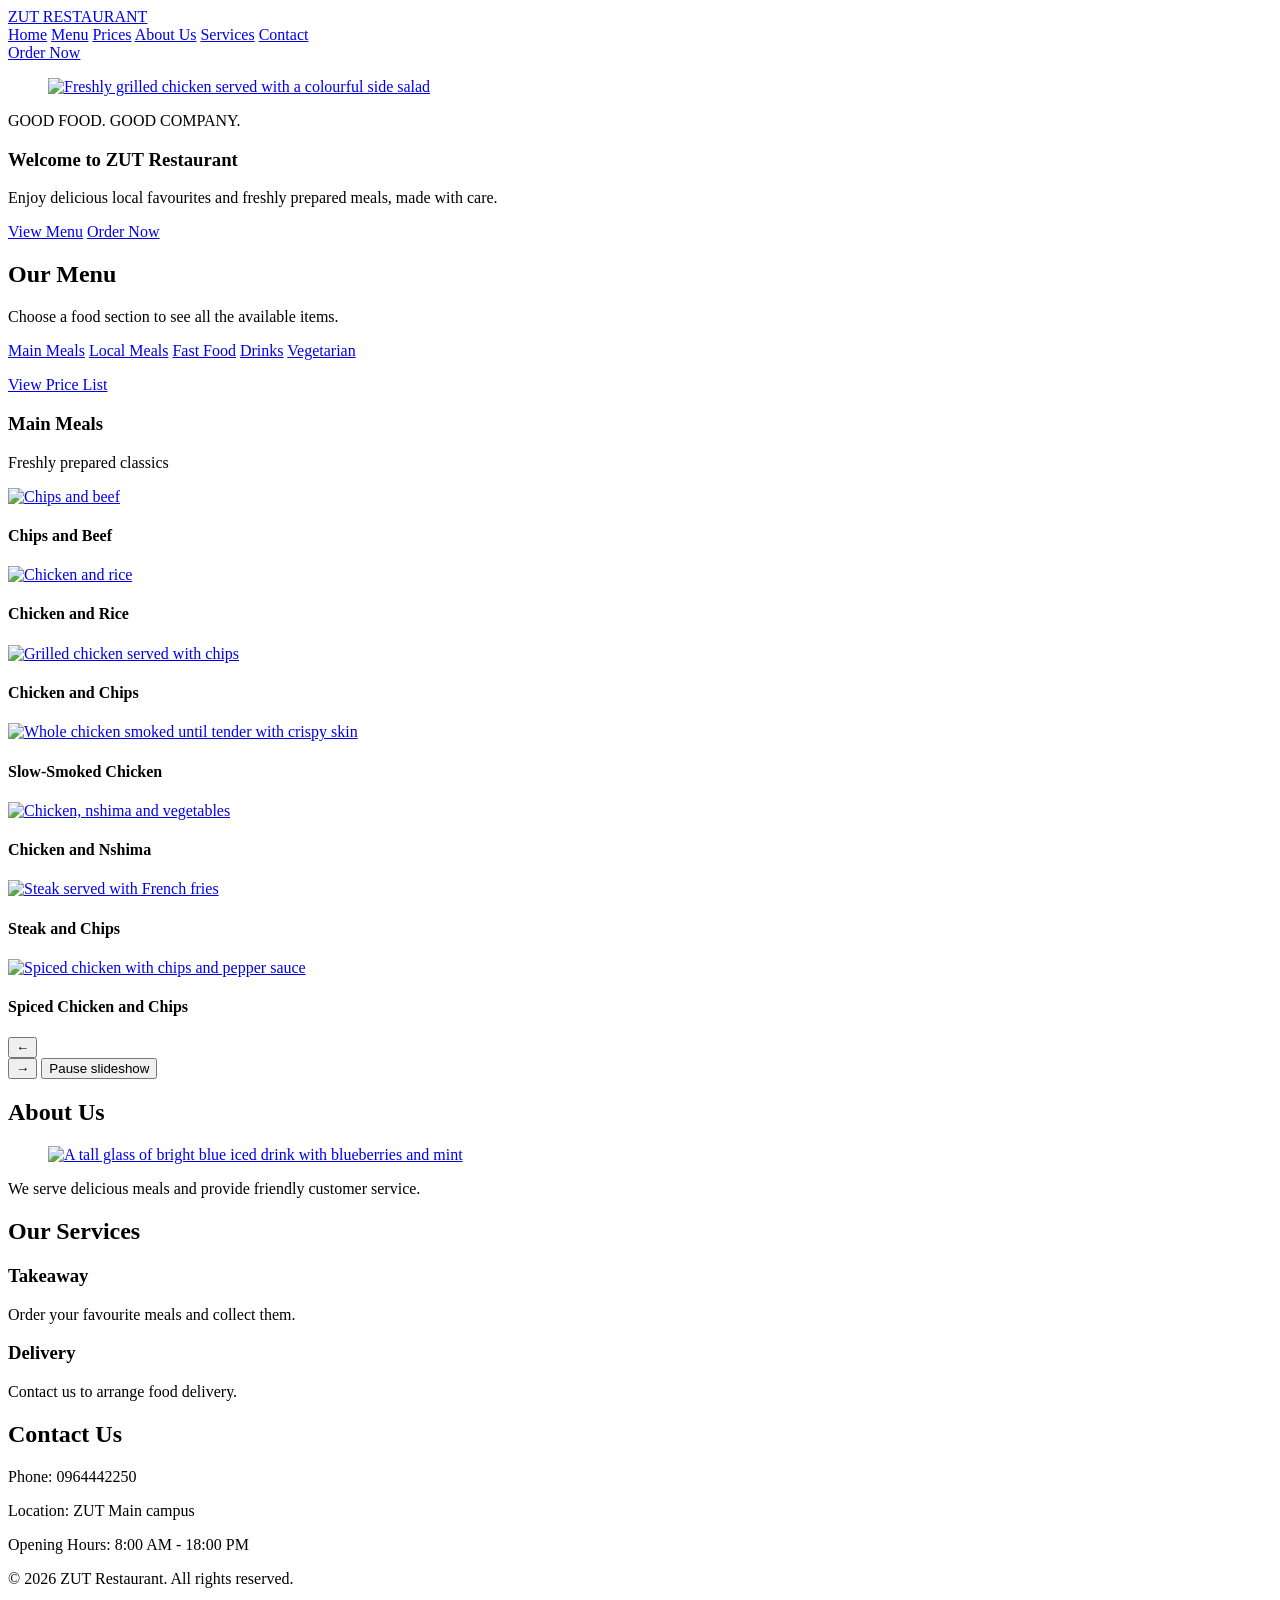
==== index.html @ 8fe5c42f "Add files via upload" ====
<!DOCTYPE html>
<html lang="en">
<head>
    <meta charset="UTF-8">
    <meta name="viewport" content="width=device-width, initial-scale=1.0">
    <meta name="theme-color" content="#111827">
    <title>ZUT Restaurant | Fresh, Local Food</title>
    <link rel="icon" href="favicon.ico">
    <link rel="stylesheet" href="HUB/style.css">
</head>

<body>

    <!-- HEADER -->
    <header>
        <a href="#home" class="logo">ZUT <span>RESTAURANT</span></a>

        <nav class="main-navigation">
            <a href="#home">Home</a>
            <a href="#menu">Menu</a>
            <a href="HUB/prices.html">Prices</a>
            <a href="#about">About Us</a>
            <a href="#services">Services</a>
            <a href="#contact">Contact</a>
        </nav>

        <nav class="header-order">
            <a href="#menu">Order Now</a>
        </nav>
    </header>


    <main>

        <!-- WELCOME SECTION -->
        <section id="home" class="hero">

            <figure class="hero-image">
                <a href="HUB/images/main%20meal/Slow-Smoked%20Whole%20Chicken%20with%20Crispy%20Skin%20and%20Tender%20Meat.jpg">
                    <img src="HUB/images/main%20meal/Slow-Smoked%20Whole%20Chicken%20with%20Crispy%20Skin%20and%20Tender%20Meat.jpg"
                         alt="Freshly grilled chicken served with a colourful side salad">
                </a>
            </figure>

            <section class="hero-content">
                <p class="eyebrow">GOOD FOOD. GOOD COMPANY.</p>
                <h1>Welcome to ZUT Restaurant</h1>
                <p>Enjoy delicious local favourites and freshly prepared meals, made with care.</p>

                <nav class="hero-buttons" aria-label="Restaurant actions">
                    <a href="#menu" class="button">View Menu</a>
                    <a href="#menu" class="button">Order Now</a>
                </nav>
            </section>

        </section>


        <!-- MENU SECTION -->
        <section id="menu" class="menu-section">
            <h2>Our Menu</h2>

            <p class="menu-intro">Choose a food section to see all the available items.</p>
            <nav class="food-section-nav" aria-label="Choose a food section">
                <a href="#food-list" data-slide-index="0">Main Meals</a>
                <a href="#food-list" data-slide-index="1">Local Meals</a>
                <a href="#food-list" data-slide-index="2">Fast Food</a>
                <a href="#food-list" data-slide-index="3">Drinks</a>
                <a href="#food-list" data-slide-index="4">Vegetarian</a>
            </nav>
            <p class="price-page-link"><a class="button" href="HUB/prices.html">View Price List</a></p>
            <div class="menu-slideshow" role="region" aria-roledescription="carousel" aria-label="Restaurant menu">
                <div class="menu-slides" id="food-list" tabindex="-1">

                <!-- MAIN MEALS -->
                <section class="menu-slide" aria-label="Main meals">
                    <div class="slide-heading">
                    <h3>Main Meals</h3>
                    <p>Freshly prepared classics</p>
                    </div>

                    <article class="menu-item">
                        <a href="HUB/images/main%20meal/download%20(3).jpg">
                            <img src="HUB/images/main%20meal/download%20(3).jpg"
                                 alt="Chips and beef">
                        </a>
                        <h4>Chips and Beef</h4>
                    </article>

                    <article class="menu-item">
                        <a href="HUB/images/main%20meal/chicken%20and%20rice%20baked%20in%20oven.jpg">
                            <img src="HUB/images/main%20meal/chicken%20and%20rice%20baked%20in%20oven.jpg"
                                 alt="Chicken and rice">
                        </a>
                        <h4>Chicken and Rice</h4>
                    </article>

                    <article class="menu-item">
                        <a href="HUB/images/main%20meal/Portuguese%20Frango%20no%20Churrasco%20%28Grilled%20Chicken%29%E2%80%A6.jpg">
                            <img src="HUB/images/main%20meal/Portuguese%20Frango%20no%20Churrasco%20%28Grilled%20Chicken%29%E2%80%A6.jpg"
                                 alt="Grilled chicken served with chips">
                        </a>
                        <h4>Chicken and Chips</h4>
                    </article>

                    <article class="menu-item">
                        <a href="HUB/images/main%20meal/Slow-Smoked%20Whole%20Chicken%20with%20Crispy%20Skin%20and%20Tender%20Meat.jpg">
                            <img src="HUB/images/main%20meal/Slow-Smoked%20Whole%20Chicken%20with%20Crispy%20Skin%20and%20Tender%20Meat.jpg"
                                 alt="Whole chicken smoked until tender with crispy skin">
                        </a>
                        <h4>Slow-Smoked Chicken</h4>
                    </article>

                    <article class="menu-item">
                        <a href="HUB/images/main%20meal/Look%20at%20what%20I%20had%20my%20sadza%20with%E2%80%94an%20elite%20plate%20if%E2%80%A6.jpg">
                            <img src="HUB/images/main%20meal/Look%20at%20what%20I%20had%20my%20sadza%20with%E2%80%94an%20elite%20plate%20if%E2%80%A6.jpg"
                                 alt="Chicken, nshima and vegetables">
                        </a>
                        <h4>Chicken and Nshima</h4>
                    </article>

                    <article class="menu-item">
                        <a href="HUB/images/main%20meal/%F0%9F%8D%B4%20What%E2%80%99s%20for%20Dinner%20Tonight_%20%F0%9F%8D%B4__Tonight%E2%80%99s%E2%80%A6.jpg">
                            <img src="HUB/images/main%20meal/%F0%9F%8D%B4%20What%E2%80%99s%20for%20Dinner%20Tonight_%20%F0%9F%8D%B4__Tonight%E2%80%99s%E2%80%A6.jpg"
                                 alt="Steak served with French fries">
                        </a>
                        <h4>Steak and Chips</h4>
                    </article>

                    <article class="menu-item">
                        <a href="HUB/images/main%20meal/Nigerian%20Pepper%20Sauce-%20Ata%20Dindin%20-%20Sisi%20Jemimah.jpg">
                            <img src="HUB/images/main%20meal/Nigerian%20Pepper%20Sauce-%20Ata%20Dindin%20-%20Sisi%20Jemimah.jpg"
                                 alt="Spiced chicken with chips and pepper sauce">
                        </a>
                        <h4>Spiced Chicken and Chips</h4>
                    </article>

                </section>


                <!-- LOCAL MEALS -->
                <section class="menu-slide" aria-label="Local meals" hidden>
                    <div class="slide-heading">
                    <h3>Local Meals</h3>
                    <p>A taste of home</p>
                    </div>

                    <article class="menu-item">
                        <a href="HUB/images/local%20food/Chikanda%20%20%20%20%20_%20%20%20%20TOP%2010%20Traditional%20Zambian%20Foods%20you%20MUST%20try%20%20%20%20_%20%20%20Zambia.jpg">
                            <img src="HUB/images/local%20food/Chikanda%20%20%20%20%20_%20%20%20%20TOP%2010%20Traditional%20Zambian%20Foods%20you%20MUST%20try%20%20%20%20_%20%20%20Zambia.jpg"
                                 alt="Chikanda">
                        </a>
                        <h4>Chikanda</h4>
                    </article>

                    <article class="menu-item">
                        <a href="HUB/images/local%20food/Food_African%20food.jpg">
                            <img src="HUB/images/local%20food/Food_African%20food.jpg"
                                 alt="Ifisashi">
                        </a>
                        <h4>Ifisashi</h4>
                    </article>

                    <article class="menu-item">
                        <a href="HUB/images/local%20food/Look%20at%20what%20I%20had%20my%20sadza%20with%E2%80%94an%20elite%20plate%20if%E2%80%A6.jpg">
                            <img src="HUB/images/local%20food/Look%20at%20what%20I%20had%20my%20sadza%20with%E2%80%94an%20elite%20plate%20if%E2%80%A6.jpg"
                                 alt="Chicken and nshima">
                        </a>
                        <h4>Chicken and Nshima</h4>
                    </article>

                </section>


                <!-- FAST FOOD -->
                <section class="menu-slide" aria-label="Fast food" hidden>
                    <div class="slide-heading">
                    <h3>Fast Food</h3>
                    <p>Quick bites and favourites</p>
                    </div>

                    <article class="menu-item">
                        <a href="HUB/images/other%20categories/fast%20food/Sambusas.jpg">
                            <img src="HUB/images/other%20categories/fast%20food/Sambusas.jpg"
                                 alt="Golden sambusas">
                        </a>
                        <h4>Sambusas</h4>
                    </article>

                    <article class="menu-item">
                        <a href="HUB/images/other%20categories/fast%20food/Sausage%20Roll%20Recipe%20(Picnic%20Idea).jpg">
                            <img src="HUB/images/other%20categories/fast%20food/Sausage%20Roll%20Recipe%20(Picnic%20Idea).jpg"
                                 alt="Freshly baked sausage rolls">
                        </a>
                        <h4>Sausage Rolls</h4>
                    </article>

                    <article class="menu-item">
                        <a href="HUB/images/other%20categories/fast%20food/590393832434689260.jpg">
                            <img src="HUB/images/other%20categories/fast%20food/590393832434689260.jpg"
                                 alt="Crispy French fries">
                        </a>
                        <h4>French Fries</h4>
                    </article>

                    <article class="menu-item">
                        <a href="HUB/images/other%20categories/fast%20food/955889089676317716.jpg">
                            <img src="HUB/images/other%20categories/fast%20food/955889089676317716.jpg"
                                 alt="Assorted iced doughnuts">
                        </a>
                        <h4>Doughnuts</h4>
                    </article>

                    <article class="menu-item">
                        <a href="HUB/images/other%20categories/fast%20food/1138214505841096259.jpg">
                            <img src="HUB/images/other%20categories/fast%20food/1138214505841096259.jpg"
                                 alt="Toasted sandwich with cheese and vegetables">
                        </a>
                        <h4>Toasted Sandwich</h4>
                    </article>

                </section>

                <!-- DRINKS -->
                <section class="menu-slide" aria-label="Drinks" hidden>
                    <div class="slide-heading">
                    <h3>Drinks</h3>
                    <p>Refreshing drinks and cold treats</p>
                    </div>

                    <article class="menu-item">
                        <a href="HUB/images/other%20categories/drinks/Coca%20Cola%20%F0%9F%A5%83.jpg">
                            <img src="HUB/images/other%20categories/drinks/Coca%20Cola%20%F0%9F%A5%83.jpg"
                                 alt="Coca-Cola">
                        </a>
                        <h4>Coca-Cola</h4>
                    </article>

                    <article class="menu-item">
                        <a href="HUB/images/other%20categories/drinks/740068151305702632.jpg">
                            <img src="HUB/images/other%20categories/drinks/740068151305702632.jpg"
                                 alt="Assorted fruit mocktails">
                        </a>
                        <h4>Fruit Mocktails</h4>
                    </article>

                    <article class="menu-item">
                        <a href="HUB/images/other%20categories/drinks/1084663891532659304.jpg">
                            <img src="HUB/images/other%20categories/drinks/1084663891532659304.jpg"
                                 alt="Iced lemonade with fresh lemon">
                        </a>
                        <h4>Iced Lemonade</h4>
                    </article>

                    <article class="menu-item">
                        <a href="HUB/images/other%20categories/drinks/955607614698612137.jpg">
                            <img src="HUB/images/other%20categories/drinks/955607614698612137.jpg"
                                 alt="Chilled Coca-Cola in a glass bottle">
                        </a>
                        <h4>Bottled Coca-Cola</h4>
                    </article>

                    <article class="menu-item">
                        <a href="HUB/images/other%20categories/drinks/Easy%20Oreo%20Milkshake%20%28Only%203%20Ingredients%21%29.jpg">
                            <img src="HUB/images/other%20categories/drinks/Easy%20Oreo%20Milkshake%20%28Only%203%20Ingredients%21%29.jpg"
                                 alt="Creamy Oreo milkshake">
                        </a>
                        <h4>Oreo Milkshake</h4>
                    </article>

                </section>

                <!-- VEGETARIAN -->
                <section class="menu-slide" aria-label="Vegetarian meals" hidden>
                    <div class="slide-heading">
                    <h3>Vegetarian Meals</h3>
                    <p>Fresh salads and meat-free meals</p>
                    </div>

                    <article class="menu-item">
                        <a href="HUB/images/other%20categories/vagetarian%20meal/Best%20Simple%20Side%20Salad.jpg">
                            <img src="HUB/images/other%20categories/vagetarian%20meal/Best%20Simple%20Side%20Salad.jpg"
                                 alt="Fresh side salad">
                        </a>
                        <h4>Fresh Side Salad</h4>
                    </article>

                    <article class="menu-item">
                        <a href="HUB/images/other%20categories/vagetarian%20meal/31%20Hearty%20Vegan%20Dinner%20Recipes%20for%20Veganuary%202024.jpg">
                            <img src="HUB/images/other%20categories/vagetarian%20meal/31%20Hearty%20Vegan%20Dinner%20Recipes%20for%20Veganuary%202024.jpg"
                                 alt="Hearty vegan dinner bowl with vegetables and grains">
                        </a>
                        <h4>Hearty Vegan Bowl</h4>
                    </article>

                    <article class="menu-item">
                        <a href="HUB/images/other%20categories/vagetarian%20meal/Coleslaw%20Recipe%20%7BOnly%204%20Ingredients%21%7D.jpg">
                            <img src="HUB/images/other%20categories/vagetarian%20meal/Coleslaw%20Recipe%20%7BOnly%204%20Ingredients%21%7D.jpg"
                                 alt="Creamy cabbage and carrot coleslaw">
                        </a>
                        <h4>Coleslaw</h4>
                    </article>

                    <article class="menu-item">
                        <a href="HUB/images/other%20categories/vagetarian%20meal/Easy%20Vegan%20Dinner%20Recipes%20for%20Beginners.jpg">
                            <img src="HUB/images/other%20categories/vagetarian%20meal/Easy%20Vegan%20Dinner%20Recipes%20for%20Beginners.jpg"
                                 alt="Baked sweet potatoes filled with a vegan vegetable mixture">
                        </a>
                        <h4>Stuffed Sweet Potato</h4>
                    </article>

                    <article class="menu-item">
                        <a href="HUB/images/other%20categories/vagetarian%20meal/Recipes%20By%20Emily.jpg">
                            <img src="HUB/images/other%20categories/vagetarian%20meal/Recipes%20By%20Emily.jpg"
                                 alt="Steamed broccoli, cauliflower and carrots">
                        </a>
                        <h4>Steamed Vegetables</h4>
                    </article>

                </section>

                </div>
                <nav class="carousel-controls" aria-label="Menu slideshow controls">
                    <button class="carousel-arrow" type="button" data-direction="-1" aria-label="Previous menu category">&#8592;</button>
                    <div class="carousel-dots" role="group" aria-label="Choose menu category"></div>
                    <button class="carousel-arrow" type="button" data-direction="1" aria-label="Next menu category">&#8594;</button>
                    <button class="carousel-toggle" type="button" aria-pressed="false">Pause slideshow</button>
                </nav>
                <p class="visually-hidden" aria-live="polite" aria-atomic="true" id="slide-status"></p>
            </div>
        </section>


        <!-- ABOUT US AND SERVICES -->
        <section class="information">

            <section id="about" class="about-us">
                <h2>About Us</h2>

                <figure>
                    <a href="HUB/images/other%20categories/drinks/M%C3%A1y%20l%C3%A0m%20%C4%91%C3%A1%20vi%C3%AAn%20vu%C3%B4ng.jpg">
                        <img src="HUB/images/other%20categories/drinks/M%C3%A1y%20l%C3%A0m%20%C4%91%C3%A1%20vi%C3%AAn%20vu%C3%B4ng.jpg"
                             alt="A tall glass of bright blue iced drink with blueberries and mint">
                    </a>
                </figure>

                <p>
                    We serve delicious meals and provide
                    friendly customer service.
                </p>
            </section>


            <section id="services" class="services">
                <h2>Our Services</h2>

                <article class="service-item">
                    <h3>Takeaway</h3>
                    <p>Order your favourite meals and collect them.</p>
                </article>

                <article class="service-item">
                    <h3>Delivery</h3>
                    <p>Contact us to arrange food delivery.</p>
                </article>
            </section>

        </section>

    </main>


    <!-- FOOTER -->
    <footer id="contact">
        <h2>Contact Us</h2>
        <p>Phone: 0964442250</p>
        <p>Location: ZUT Main campus</p>
        <p>Opening Hours: 8:00 AM - 18:00 PM</p>

        <p>&copy; 2026 ZUT Restaurant. All rights reserved.</p>
    </footer>

<script src="HUB/script.js"></script>
</body>
</html>
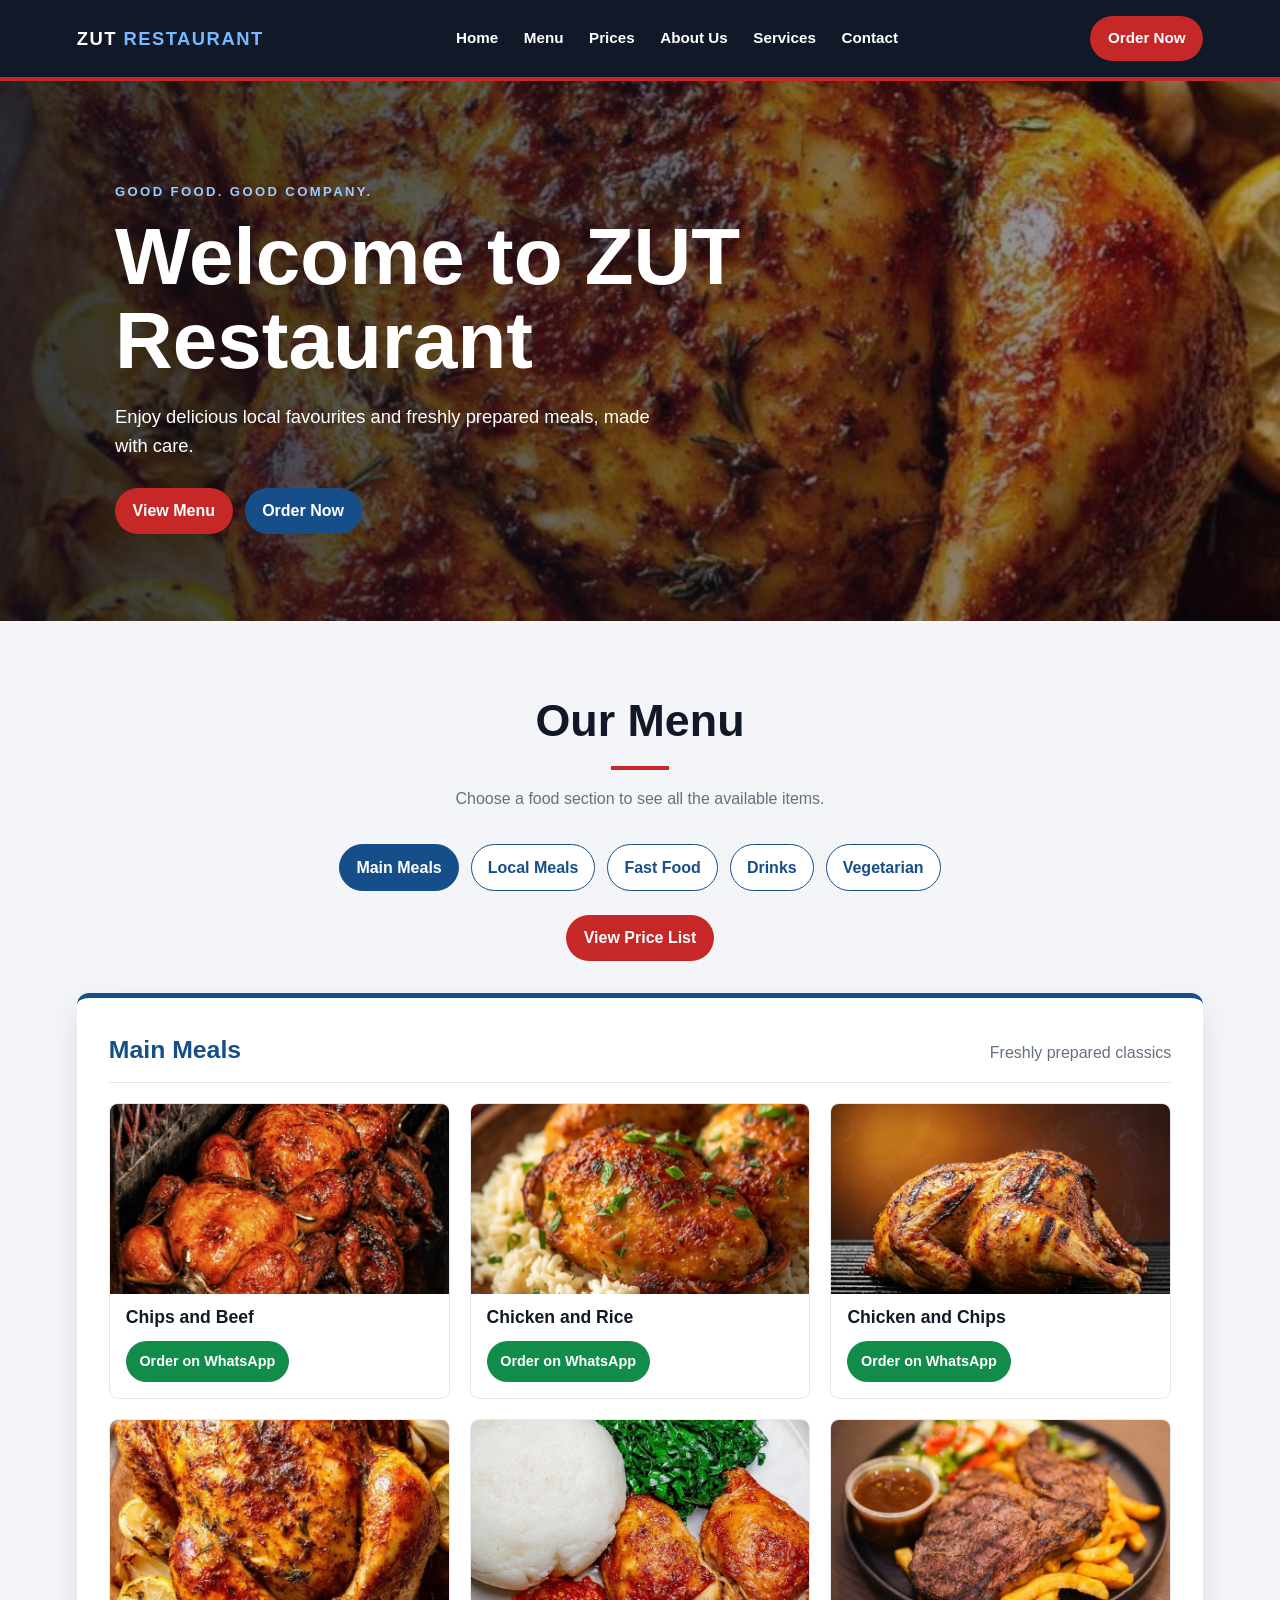
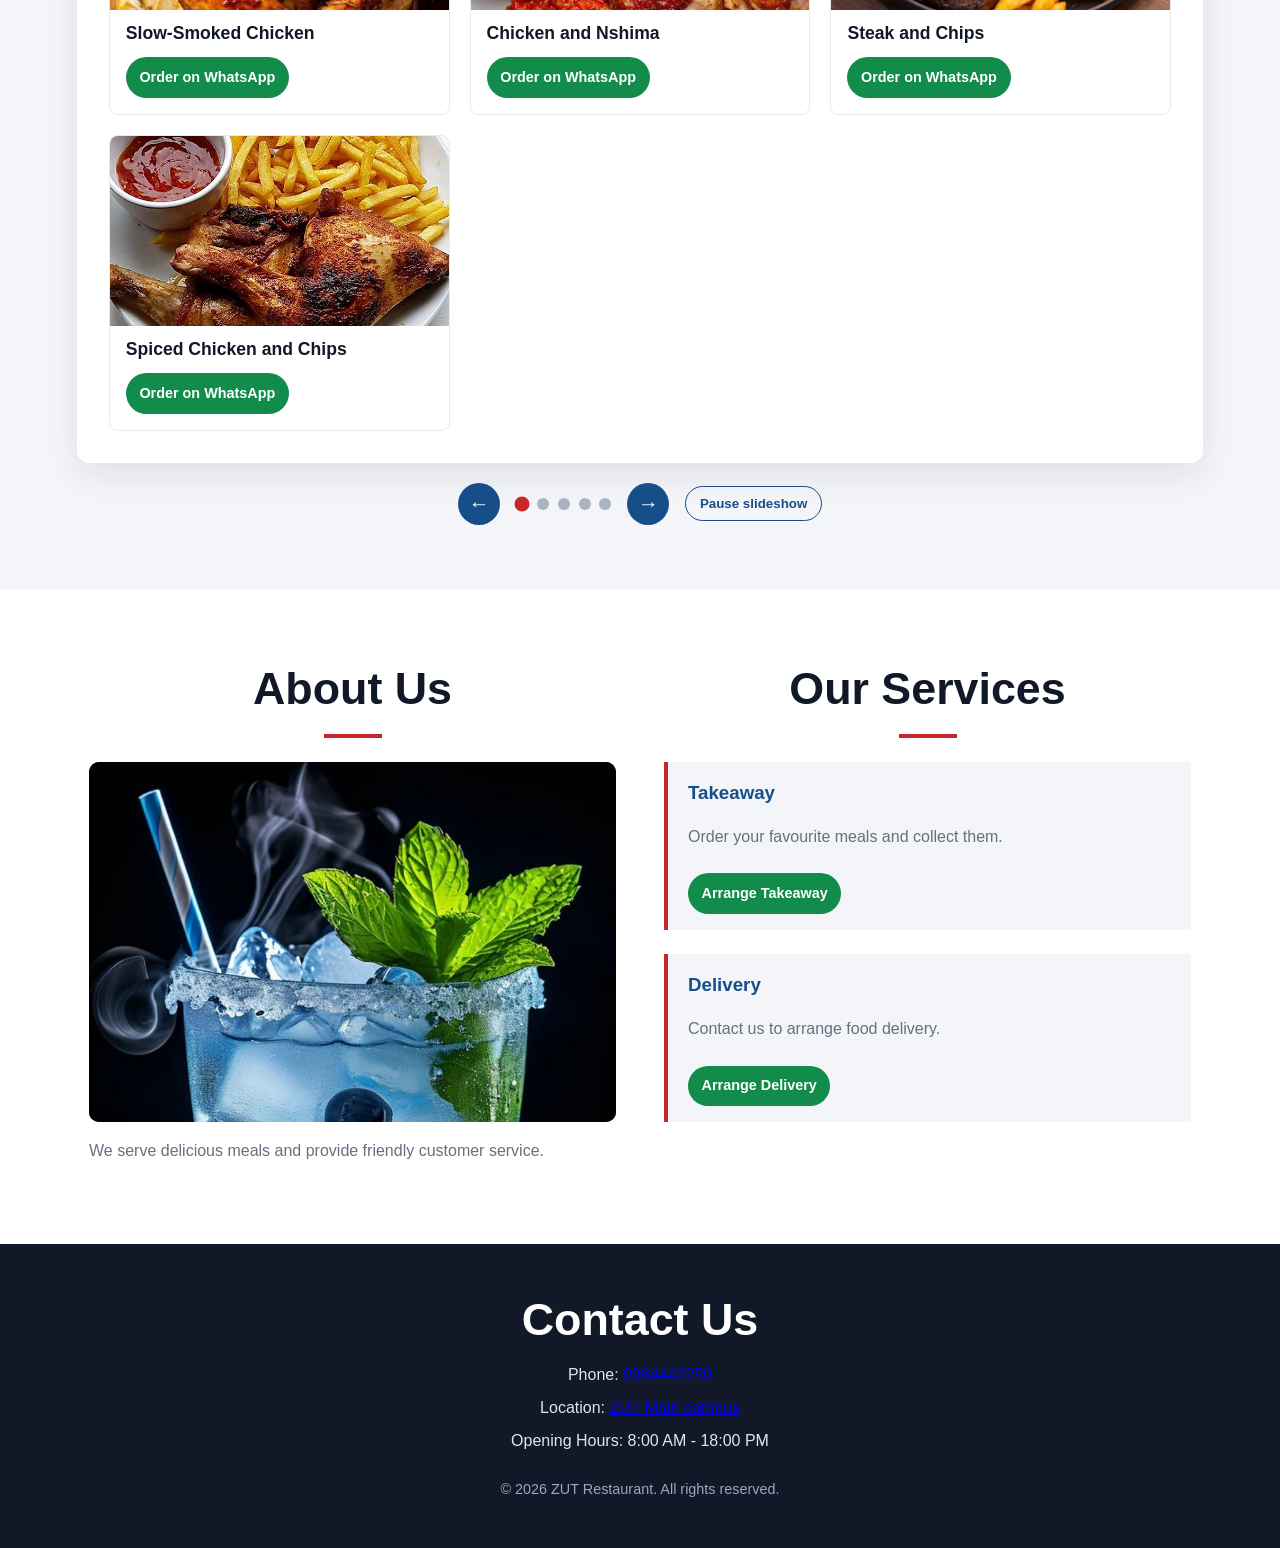
==== commit 058ef43c: "Connect restaurant pages and assets Co-authored-by: Copilot <223556219+Copilot@users.noreply.github." ====
--- a/index.html
+++ b/index.html
@@ -6,8 +6,7 @@
     <meta name="viewport" content="width=device-width, initial-scale=1.0">
     <meta name="theme-color" content="#111827">
     <title>ZUT Restaurant | Fresh, Local Food</title>
-    <link rel="icon" href="favicon.ico">
-    <link rel="stylesheet" href="HUB/style.css">
+    <link rel="stylesheet" href="style.css">
 </head>
 
 <body>
@@ -19,7 +18,7 @@
         <nav class="main-navigation">
             <a href="#home">Home</a>
             <a href="#menu">Menu</a>
-            <a href="HUB/prices.html">Prices</a>
+            <a href="prices.html">Prices</a>
             <a href="#about">About Us</a>
             <a href="#services">Services</a>
             <a href="#contact">Contact</a>
@@ -37,8 +36,8 @@
         <section id="home" class="hero">
 
             <figure class="hero-image">
-                <a href="HUB/images/main%20meal/Slow-Smoked%20Whole%20Chicken%20with%20Crispy%20Skin%20and%20Tender%20Meat.jpg">
-                    <img src="HUB/images/main%20meal/Slow-Smoked%20Whole%20Chicken%20with%20Crispy%20Skin%20and%20Tender%20Meat.jpg"
+                <a href="image/main%20meal/Slow-Smoked%20Whole%20Chicken%20with%20Crispy%20Skin%20and%20Tender%20Meat.jpg">
+                    <img src="image/main%20meal/Slow-Smoked%20Whole%20Chicken%20with%20Crispy%20Skin%20and%20Tender%20Meat.jpg"
                          alt="Freshly grilled chicken served with a colourful side salad">
                 </a>
             </figure>
@@ -69,7 +68,7 @@
                 <a href="#food-list" data-slide-index="3">Drinks</a>
                 <a href="#food-list" data-slide-index="4">Vegetarian</a>
             </nav>
-            <p class="price-page-link"><a class="button" href="HUB/prices.html">View Price List</a></p>
+            <p class="price-page-link"><a class="button" href="prices.html">View Price List</a></p>
             <div class="menu-slideshow" role="region" aria-roledescription="carousel" aria-label="Restaurant menu">
                 <div class="menu-slides" id="food-list" tabindex="-1">
 
@@ -81,56 +80,56 @@
                     </div>
 
                     <article class="menu-item">
-                        <a href="HUB/images/main%20meal/download%20(3).jpg">
-                            <img src="HUB/images/main%20meal/download%20(3).jpg"
+                        <a href="image/main%20meal/download%20(3).jpg">
+                            <img src="image/main%20meal/download%20(3).jpg"
                                  alt="Chips and beef">
                         </a>
                         <h4>Chips and Beef</h4>
                     </article>
 
                     <article class="menu-item">
-                        <a href="HUB/images/main%20meal/chicken%20and%20rice%20baked%20in%20oven.jpg">
-                            <img src="HUB/images/main%20meal/chicken%20and%20rice%20baked%20in%20oven.jpg"
+                        <a href="image/main%20meal/chicken%20and%20rice%20baked%20in%20oven.jpg">
+                            <img src="image/main%20meal/chicken%20and%20rice%20baked%20in%20oven.jpg"
                                  alt="Chicken and rice">
                         </a>
                         <h4>Chicken and Rice</h4>
                     </article>
 
                     <article class="menu-item">
-                        <a href="HUB/images/main%20meal/Portuguese%20Frango%20no%20Churrasco%20%28Grilled%20Chicken%29%E2%80%A6.jpg">
-                            <img src="HUB/images/main%20meal/Portuguese%20Frango%20no%20Churrasco%20%28Grilled%20Chicken%29%E2%80%A6.jpg"
+                        <a href="image/main%20meal/Portuguese%20Frango%20no%20Churrasco%20%28Grilled%20Chicken%29%E2%80%A6.jpg">
+                            <img src="image/main%20meal/Portuguese%20Frango%20no%20Churrasco%20%28Grilled%20Chicken%29%E2%80%A6.jpg"
                                  alt="Grilled chicken served with chips">
                         </a>
                         <h4>Chicken and Chips</h4>
                     </article>
 
                     <article class="menu-item">
-                        <a href="HUB/images/main%20meal/Slow-Smoked%20Whole%20Chicken%20with%20Crispy%20Skin%20and%20Tender%20Meat.jpg">
-                            <img src="HUB/images/main%20meal/Slow-Smoked%20Whole%20Chicken%20with%20Crispy%20Skin%20and%20Tender%20Meat.jpg"
+                        <a href="image/main%20meal/Slow-Smoked%20Whole%20Chicken%20with%20Crispy%20Skin%20and%20Tender%20Meat.jpg">
+                            <img src="image/main%20meal/Slow-Smoked%20Whole%20Chicken%20with%20Crispy%20Skin%20and%20Tender%20Meat.jpg"
                                  alt="Whole chicken smoked until tender with crispy skin">
                         </a>
                         <h4>Slow-Smoked Chicken</h4>
                     </article>
 
                     <article class="menu-item">
-                        <a href="HUB/images/main%20meal/Look%20at%20what%20I%20had%20my%20sadza%20with%E2%80%94an%20elite%20plate%20if%E2%80%A6.jpg">
-                            <img src="HUB/images/main%20meal/Look%20at%20what%20I%20had%20my%20sadza%20with%E2%80%94an%20elite%20plate%20if%E2%80%A6.jpg"
+                        <a href="image/main%20meal/Look%20at%20what%20I%20had%20my%20sadza%20with%E2%80%94an%20elite%20plate%20if%E2%80%A6.jpg">
+                            <img src="image/main%20meal/Look%20at%20what%20I%20had%20my%20sadza%20with%E2%80%94an%20elite%20plate%20if%E2%80%A6.jpg"
                                  alt="Chicken, nshima and vegetables">
                         </a>
                         <h4>Chicken and Nshima</h4>
                     </article>
 
                     <article class="menu-item">
-                        <a href="HUB/images/main%20meal/%F0%9F%8D%B4%20What%E2%80%99s%20for%20Dinner%20Tonight_%20%F0%9F%8D%B4__Tonight%E2%80%99s%E2%80%A6.jpg">
-                            <img src="HUB/images/main%20meal/%F0%9F%8D%B4%20What%E2%80%99s%20for%20Dinner%20Tonight_%20%F0%9F%8D%B4__Tonight%E2%80%99s%E2%80%A6.jpg"
+                        <a href="image/main%20meal/%F0%9F%8D%B4%20What%E2%80%99s%20for%20Dinner%20Tonight_%20%F0%9F%8D%B4__Tonight%E2%80%99s%E2%80%A6.jpg">
+                            <img src="image/main%20meal/%F0%9F%8D%B4%20What%E2%80%99s%20for%20Dinner%20Tonight_%20%F0%9F%8D%B4__Tonight%E2%80%99s%E2%80%A6.jpg"
                                  alt="Steak served with French fries">
                         </a>
                         <h4>Steak and Chips</h4>
                     </article>
 
                     <article class="menu-item">
-                        <a href="HUB/images/main%20meal/Nigerian%20Pepper%20Sauce-%20Ata%20Dindin%20-%20Sisi%20Jemimah.jpg">
-                            <img src="HUB/images/main%20meal/Nigerian%20Pepper%20Sauce-%20Ata%20Dindin%20-%20Sisi%20Jemimah.jpg"
+                        <a href="image/main%20meal/Nigerian%20Pepper%20Sauce-%20Ata%20Dindin%20-%20Sisi%20Jemimah.jpg">
+                            <img src="image/main%20meal/Nigerian%20Pepper%20Sauce-%20Ata%20Dindin%20-%20Sisi%20Jemimah.jpg"
                                  alt="Spiced chicken with chips and pepper sauce">
                         </a>
                         <h4>Spiced Chicken and Chips</h4>
@@ -147,24 +146,24 @@
                     </div>
 
                     <article class="menu-item">
-                        <a href="HUB/images/local%20food/Chikanda%20%20%20%20%20_%20%20%20%20TOP%2010%20Traditional%20Zambian%20Foods%20you%20MUST%20try%20%20%20%20_%20%20%20Zambia.jpg">
-                            <img src="HUB/images/local%20food/Chikanda%20%20%20%20%20_%20%20%20%20TOP%2010%20Traditional%20Zambian%20Foods%20you%20MUST%20try%20%20%20%20_%20%20%20Zambia.jpg"
+                        <a href="image/local%20food/Chikanda%20%20%20%20%20_%20%20%20%20TOP%2010%20Traditional%20Zambian%20Foods%20you%20MUST%20try%20%20%20%20_%20%20%20Zambia.jpg">
+                            <img src="image/local%20food/Chikanda%20%20%20%20%20_%20%20%20%20TOP%2010%20Traditional%20Zambian%20Foods%20you%20MUST%20try%20%20%20%20_%20%20%20Zambia.jpg"
                                  alt="Chikanda">
                         </a>
                         <h4>Chikanda</h4>
                     </article>
 
                     <article class="menu-item">
-                        <a href="HUB/images/local%20food/Food_African%20food.jpg">
-                            <img src="HUB/images/local%20food/Food_African%20food.jpg"
+                        <a href="image/local%20food/Food_African%20food.jpg">
+                            <img src="image/local%20food/Food_African%20food.jpg"
                                  alt="Ifisashi">
                         </a>
                         <h4>Ifisashi</h4>
                     </article>
 
                     <article class="menu-item">
-                        <a href="HUB/images/local%20food/Look%20at%20what%20I%20had%20my%20sadza%20with%E2%80%94an%20elite%20plate%20if%E2%80%A6.jpg">
-                            <img src="HUB/images/local%20food/Look%20at%20what%20I%20had%20my%20sadza%20with%E2%80%94an%20elite%20plate%20if%E2%80%A6.jpg"
+                        <a href="image/local%20food/Look%20at%20what%20I%20had%20my%20sadza%20with%E2%80%94an%20elite%20plate%20if%E2%80%A6.jpg">
+                            <img src="image/local%20food/Look%20at%20what%20I%20had%20my%20sadza%20with%E2%80%94an%20elite%20plate%20if%E2%80%A6.jpg"
                                  alt="Chicken and nshima">
                         </a>
                         <h4>Chicken and Nshima</h4>
@@ -181,40 +180,40 @@
                     </div>
 
                     <article class="menu-item">
-                        <a href="HUB/images/other%20categories/fast%20food/Sambusas.jpg">
-                            <img src="HUB/images/other%20categories/fast%20food/Sambusas.jpg"
+                        <a href="image/other%20categories/fast%20food/Sambusas.jpg">
+                            <img src="image/other%20categories/fast%20food/Sambusas.jpg"
                                  alt="Golden sambusas">
                         </a>
                         <h4>Sambusas</h4>
                     </article>
 
                     <article class="menu-item">
-                        <a href="HUB/images/other%20categories/fast%20food/Sausage%20Roll%20Recipe%20(Picnic%20Idea).jpg">
-                            <img src="HUB/images/other%20categories/fast%20food/Sausage%20Roll%20Recipe%20(Picnic%20Idea).jpg"
+                        <a href="image/other%20categories/fast%20food/Sausage%20Roll%20Recipe%20(Picnic%20Idea).jpg">
+                            <img src="image/other%20categories/fast%20food/Sausage%20Roll%20Recipe%20(Picnic%20Idea).jpg"
                                  alt="Freshly baked sausage rolls">
                         </a>
                         <h4>Sausage Rolls</h4>
                     </article>
 
                     <article class="menu-item">
-                        <a href="HUB/images/other%20categories/fast%20food/590393832434689260.jpg">
-                            <img src="HUB/images/other%20categories/fast%20food/590393832434689260.jpg"
+                        <a href="image/other%20categories/fast%20food/590393832434689260.jpg">
+                            <img src="image/other%20categories/fast%20food/590393832434689260.jpg"
                                  alt="Crispy French fries">
                         </a>
                         <h4>French Fries</h4>
                     </article>
 
                     <article class="menu-item">
-                        <a href="HUB/images/other%20categories/fast%20food/955889089676317716.jpg">
-                            <img src="HUB/images/other%20categories/fast%20food/955889089676317716.jpg"
+                        <a href="image/other%20categories/fast%20food/955889089676317716.jpg">
+                            <img src="image/other%20categories/fast%20food/955889089676317716.jpg"
                                  alt="Assorted iced doughnuts">
                         </a>
                         <h4>Doughnuts</h4>
                     </article>
 
                     <article class="menu-item">
-                        <a href="HUB/images/other%20categories/fast%20food/1138214505841096259.jpg">
-                            <img src="HUB/images/other%20categories/fast%20food/1138214505841096259.jpg"
+                        <a href="image/other%20categories/fast%20food/1138214505841096259.jpg">
+                            <img src="image/other%20categories/fast%20food/1138214505841096259.jpg"
                                  alt="Toasted sandwich with cheese and vegetables">
                         </a>
                         <h4>Toasted Sandwich</h4>
@@ -230,40 +229,40 @@
                     </div>
 
                     <article class="menu-item">
-                        <a href="HUB/images/other%20categories/drinks/Coca%20Cola%20%F0%9F%A5%83.jpg">
-                            <img src="HUB/images/other%20categories/drinks/Coca%20Cola%20%F0%9F%A5%83.jpg"
+                        <a href="image/other%20categories/drinks/Coca%20Cola%20%F0%9F%A5%83.jpg">
+                            <img src="image/other%20categories/drinks/Coca%20Cola%20%F0%9F%A5%83.jpg"
                                  alt="Coca-Cola">
                         </a>
                         <h4>Coca-Cola</h4>
                     </article>
 
                     <article class="menu-item">
-                        <a href="HUB/images/other%20categories/drinks/740068151305702632.jpg">
-                            <img src="HUB/images/other%20categories/drinks/740068151305702632.jpg"
+                        <a href="image/other%20categories/drinks/740068151305702632.jpg">
+                            <img src="image/other%20categories/drinks/740068151305702632.jpg"
                                  alt="Assorted fruit mocktails">
                         </a>
                         <h4>Fruit Mocktails</h4>
                     </article>
 
                     <article class="menu-item">
-                        <a href="HUB/images/other%20categories/drinks/1084663891532659304.jpg">
-                            <img src="HUB/images/other%20categories/drinks/1084663891532659304.jpg"
+                        <a href="image/other%20categories/drinks/1084663891532659304.jpg">
+                            <img src="image/other%20categories/drinks/1084663891532659304.jpg"
                                  alt="Iced lemonade with fresh lemon">
                         </a>
                         <h4>Iced Lemonade</h4>
                     </article>
 
                     <article class="menu-item">
-                        <a href="HUB/images/other%20categories/drinks/955607614698612137.jpg">
-                            <img src="HUB/images/other%20categories/drinks/955607614698612137.jpg"
+                        <a href="image/other%20categories/drinks/955607614698612137.jpg">
+                            <img src="image/other%20categories/drinks/955607614698612137.jpg"
                                  alt="Chilled Coca-Cola in a glass bottle">
                         </a>
                         <h4>Bottled Coca-Cola</h4>
                     </article>
 
                     <article class="menu-item">
-                        <a href="HUB/images/other%20categories/drinks/Easy%20Oreo%20Milkshake%20%28Only%203%20Ingredients%21%29.jpg">
-                            <img src="HUB/images/other%20categories/drinks/Easy%20Oreo%20Milkshake%20%28Only%203%20Ingredients%21%29.jpg"
+                        <a href="image/other%20categories/drinks/Easy%20Oreo%20Milkshake%20%28Only%203%20Ingredients%21%29.jpg">
+                            <img src="image/other%20categories/drinks/Easy%20Oreo%20Milkshake%20%28Only%203%20Ingredients%21%29.jpg"
                                  alt="Creamy Oreo milkshake">
                         </a>
                         <h4>Oreo Milkshake</h4>
@@ -279,40 +278,40 @@
                     </div>
 
                     <article class="menu-item">
-                        <a href="HUB/images/other%20categories/vagetarian%20meal/Best%20Simple%20Side%20Salad.jpg">
-                            <img src="HUB/images/other%20categories/vagetarian%20meal/Best%20Simple%20Side%20Salad.jpg"
+                        <a href="image/other%20categories/vagetarian%20meal/Best%20Simple%20Side%20Salad.jpg">
+                            <img src="image/other%20categories/vagetarian%20meal/Best%20Simple%20Side%20Salad.jpg"
                                  alt="Fresh side salad">
                         </a>
                         <h4>Fresh Side Salad</h4>
                     </article>
 
                     <article class="menu-item">
-                        <a href="HUB/images/other%20categories/vagetarian%20meal/31%20Hearty%20Vegan%20Dinner%20Recipes%20for%20Veganuary%202024.jpg">
-                            <img src="HUB/images/other%20categories/vagetarian%20meal/31%20Hearty%20Vegan%20Dinner%20Recipes%20for%20Veganuary%202024.jpg"
+                        <a href="image/other%20categories/vagetarian%20meal/31%20Hearty%20Vegan%20Dinner%20Recipes%20for%20Veganuary%202024.jpg">
+                            <img src="image/other%20categories/vagetarian%20meal/31%20Hearty%20Vegan%20Dinner%20Recipes%20for%20Veganuary%202024.jpg"
                                  alt="Hearty vegan dinner bowl with vegetables and grains">
                         </a>
                         <h4>Hearty Vegan Bowl</h4>
                     </article>
 
                     <article class="menu-item">
-                        <a href="HUB/images/other%20categories/vagetarian%20meal/Coleslaw%20Recipe%20%7BOnly%204%20Ingredients%21%7D.jpg">
-                            <img src="HUB/images/other%20categories/vagetarian%20meal/Coleslaw%20Recipe%20%7BOnly%204%20Ingredients%21%7D.jpg"
+                        <a href="image/other%20categories/vagetarian%20meal/Coleslaw%20Recipe%20%7BOnly%204%20Ingredients%21%7D.jpg">
+                            <img src="image/other%20categories/vagetarian%20meal/Coleslaw%20Recipe%20%7BOnly%204%20Ingredients%21%7D.jpg"
                                  alt="Creamy cabbage and carrot coleslaw">
                         </a>
                         <h4>Coleslaw</h4>
                     </article>
 
                     <article class="menu-item">
-                        <a href="HUB/images/other%20categories/vagetarian%20meal/Easy%20Vegan%20Dinner%20Recipes%20for%20Beginners.jpg">
-                            <img src="HUB/images/other%20categories/vagetarian%20meal/Easy%20Vegan%20Dinner%20Recipes%20for%20Beginners.jpg"
+                        <a href="image/other%20categories/vagetarian%20meal/Easy%20Vegan%20Dinner%20Recipes%20for%20Beginners.jpg">
+                            <img src="image/other%20categories/vagetarian%20meal/Easy%20Vegan%20Dinner%20Recipes%20for%20Beginners.jpg"
                                  alt="Baked sweet potatoes filled with a vegan vegetable mixture">
                         </a>
                         <h4>Stuffed Sweet Potato</h4>
                     </article>
 
                     <article class="menu-item">
-                        <a href="HUB/images/other%20categories/vagetarian%20meal/Recipes%20By%20Emily.jpg">
-                            <img src="HUB/images/other%20categories/vagetarian%20meal/Recipes%20By%20Emily.jpg"
+                        <a href="image/other%20categories/vagetarian%20meal/Recipes%20By%20Emily.jpg">
+                            <img src="image/other%20categories/vagetarian%20meal/Recipes%20By%20Emily.jpg"
                                  alt="Steamed broccoli, cauliflower and carrots">
                         </a>
                         <h4>Steamed Vegetables</h4>
@@ -339,8 +338,8 @@
                 <h2>About Us</h2>
 
                 <figure>
-                    <a href="HUB/images/other%20categories/drinks/M%C3%A1y%20l%C3%A0m%20%C4%91%C3%A1%20vi%C3%AAn%20vu%C3%B4ng.jpg">
-                        <img src="HUB/images/other%20categories/drinks/M%C3%A1y%20l%C3%A0m%20%C4%91%C3%A1%20vi%C3%AAn%20vu%C3%B4ng.jpg"
+                    <a href="image/other%20categories/drinks/M%C3%A1y%20l%C3%A0m%20%C4%91%C3%A1%20vi%C3%AAn%20vu%C3%B4ng.jpg">
+                        <img src="image/other%20categories/drinks/M%C3%A1y%20l%C3%A0m%20%C4%91%C3%A1%20vi%C3%AAn%20vu%C3%B4ng.jpg"
                              alt="A tall glass of bright blue iced drink with blueberries and mint">
                     </a>
                 </figure>
@@ -355,12 +354,12 @@
             <section id="services" class="services">
                 <h2>Our Services</h2>
 
-                <article class="service-item">
+                <article class="service-item" data-order-type="takeaway">
                     <h3>Takeaway</h3>
                     <p>Order your favourite meals and collect them.</p>
                 </article>
 
-                <article class="service-item">
+                <article class="service-item" data-order-type="delivery">
                     <h3>Delivery</h3>
                     <p>Contact us to arrange food delivery.</p>
                 </article>
@@ -374,13 +373,13 @@
     <!-- FOOTER -->
     <footer id="contact">
         <h2>Contact Us</h2>
-        <p>Phone: 0964442250</p>
-        <p>Location: ZUT Main campus</p>
+        <p>Phone: <a href="tel:+260964442250">0964442250</a></p>
+        <p>Location: <a href="https://www.google.com/maps/search/?api=1&amp;query=ZUT%20Main%20Campus" target="_blank" rel="noopener noreferrer">ZUT Main campus</a></p>
         <p>Opening Hours: 8:00 AM - 18:00 PM</p>
 
         <p>&copy; 2026 ZUT Restaurant. All rights reserved.</p>
     </footer>
 
-<script src="HUB/script.js"></script>
+<script src="script.js"></script>
 </body>
 </html>
--- a/style.css
+++ b/style.css
@@ -0,0 +1,681 @@
+:root {
+    color-scheme: light;
+    --red: #c62828;
+    --blue: #164e8a;
+    --black: #111827;
+    --ink: #202633;
+    --muted: #657080;
+    --paper: #fff;
+    --soft: #f3f5f8;
+}
+
+* {
+    box-sizing: border-box;
+}
+
+html {
+    scroll-behavior: smooth;
+}
+
+body {
+    margin: 0;
+    color: var(--ink);
+    background: var(--paper);
+    font-family: "Segoe UI", Arial, sans-serif;
+    line-height: 1.6;
+}
+
+header {
+    position: sticky;
+    z-index: 5;
+    top: 0;
+    display: flex;
+    align-items: center;
+    justify-content: space-between;
+    gap: 1.5rem;
+    padding: 1rem clamp(1.25rem, 6vw, 5rem);
+    color: var(--paper);
+    background: var(--black);
+    border-bottom: 4px solid var(--red);
+}
+
+.logo {
+    color: var(--paper);
+    font-size: 1.15rem;
+    font-weight: 800;
+    letter-spacing: .08em;
+    text-decoration: none;
+    white-space: nowrap;
+}
+
+.logo span {
+    color: #77b8ff;
+}
+
+.main-navigation {
+    display: flex;
+    flex-wrap: wrap;
+    justify-content: center;
+    gap: clamp(.7rem, 2vw, 1.6rem);
+}
+
+.main-navigation a,
+.header-order a {
+    color: var(--paper);
+    font-size: .95rem;
+    font-weight: 600;
+    text-decoration: none;
+}
+
+.main-navigation a:hover,
+.main-navigation a:focus-visible {
+    color: #91c6ff;
+}
+
+.header-order a,
+.button {
+    display: inline-block;
+    padding: .65rem 1.1rem;
+    border-radius: 999px;
+    background: var(--red);
+}
+
+.header-order a:hover,
+.button:hover {
+    background: #a51f1f;
+}
+
+.hero {
+    position: relative;
+    display: grid;
+    min-height: 540px;
+    place-items: center;
+    overflow: hidden;
+    color: var(--paper);
+    background: var(--black);
+}
+
+.hero-image,
+.hero-image::after {
+    position: absolute;
+    inset: 0;
+}
+
+.hero-image {
+    margin: 0;
+}
+
+.hero-image::after {
+    content: "";
+    background: linear-gradient(90deg, rgb(8 13 22 / 82%), rgb(8 13 22 / 34%));
+}
+
+.hero-image img {
+    width: 100%;
+    height: 100%;
+    object-fit: cover;
+}
+
+.hero-content {
+    position: relative;
+    z-index: 1;
+    width: min(100% - 2rem, 1050px);
+    padding: 5rem 0;
+}
+
+.eyebrow {
+    color: #9dcaff;
+    font-size: .82rem;
+    font-weight: 800;
+    letter-spacing: .18em;
+}
+
+.hero h1 {
+    max-width: 700px;
+    margin: .25rem 0 1rem;
+    font-size: clamp(2.5rem, 7vw, 5rem);
+    line-height: 1.05;
+}
+
+.hero-content > p:not(.eyebrow) {
+    max-width: 560px;
+    font-size: 1.15rem;
+}
+
+.hero-buttons {
+    display: flex;
+    flex-wrap: wrap;
+    gap: .75rem;
+    margin-top: 1.7rem;
+}
+
+.button {
+    color: var(--paper);
+    font-weight: 700;
+    text-decoration: none;
+}
+
+.button + .button {
+    background: var(--blue);
+}
+
+.menu-section {
+    padding: 4rem clamp(1.25rem, 6vw, 5rem);
+    background: var(--soft);
+}
+
+.menu-section > h2,
+.information h2,
+footer h2 {
+    margin: 0;
+    color: var(--black);
+    font-size: clamp(2rem, 4vw, 2.8rem);
+    text-align: center;
+}
+
+.menu-section > h2::after,
+.information h2::after {
+    display: block;
+    width: 58px;
+    height: 4px;
+    margin: .6rem auto 0;
+    background: var(--red);
+    content: "";
+}
+
+.menu-intro {
+    margin: 1rem 0 2rem;
+    color: var(--muted);
+    text-align: center;
+}
+
+.food-section-nav {
+    display: flex;
+    flex-wrap: wrap;
+    justify-content: center;
+    gap: .75rem;
+    margin: 0 auto 1.5rem;
+}
+
+.food-section-nav a {
+    padding: .6rem 1rem;
+    border: 1px solid var(--blue);
+    border-radius: 999px;
+    color: var(--blue);
+    background: var(--paper);
+    font-weight: 700;
+    text-decoration: none;
+}
+
+.food-section-nav a:hover,
+.food-section-nav a:focus-visible,
+.food-section-nav a[aria-current="true"] {
+    color: var(--paper);
+    background: var(--blue);
+}
+
+.menu-slideshow {
+    max-width: 1150px;
+    margin: 0 auto;
+}
+
+.menu-slides {
+    min-height: 400px;
+    padding: 2rem;
+    border-top: 5px solid var(--blue);
+    border-radius: 12px;
+    background: var(--paper);
+    box-shadow: 0 12px 35px rgb(17 24 39 / 9%);
+}
+
+.menu-slide[hidden] {
+    display: none;
+}
+
+.menu-slide {
+    display: grid;
+    grid-template-columns: repeat(3, minmax(0, 1fr));
+    gap: 1.25rem;
+}
+
+.slide-heading {
+    grid-column: 1 / -1;
+    display: flex;
+    align-items: baseline;
+    justify-content: space-between;
+    gap: 1rem;
+    border-bottom: 1px solid #e3e7ed;
+}
+
+.slide-heading h3 {
+    margin: 0 0 .75rem;
+    color: var(--blue);
+    font-size: 1.55rem;
+}
+
+.slide-heading p {
+    margin: 0 0 .75rem;
+    color: var(--muted);
+}
+
+.menu-item {
+    overflow: hidden;
+    border: 1px solid #e6e9ee;
+    border-radius: 9px;
+    background: var(--paper);
+}
+
+.menu-item img {
+    display: block;
+    width: 100%;
+    height: 190px;
+    object-fit: cover;
+}
+
+.menu-item h4,
+.menu-item p {
+    margin: .6rem 1rem;
+}
+
+.menu-item h4 {
+    color: var(--black);
+    font-size: 1.1rem;
+}
+
+.menu-item p {
+    margin-bottom: 1rem;
+    color: var(--red);
+    font-weight: 700;
+}
+
+.whatsapp-order-link {
+    display: inline-block;
+    padding: .55rem .85rem;
+    border-radius: 999px;
+    color: var(--paper);
+    background: #128c4a;
+    font-size: .9rem;
+    font-weight: 700;
+    text-align: center;
+    text-decoration: none;
+}
+
+.whatsapp-order-link:hover,
+.whatsapp-order-link:focus-visible {
+    color: var(--paper);
+    background: #0c703a;
+}
+
+.menu-item .whatsapp-order-link {
+    margin: 0 1rem 1rem;
+}
+
+.price-page-link,
+.prices-back {
+    margin: 1.5rem 0 2rem;
+    text-align: center;
+}
+
+.prices-page {
+    width: min(100% - 2rem, 1000px);
+    margin: 0 auto;
+    padding: 3rem 0 4rem;
+}
+
+.prices-intro {
+    margin-bottom: 2rem;
+    text-align: center;
+}
+
+.prices-intro .eyebrow {
+    margin-bottom: .25rem;
+    color: var(--red);
+}
+
+.prices-intro h1 {
+    margin: 0;
+    color: var(--black);
+    font-size: clamp(2.5rem, 6vw, 4rem);
+}
+
+.prices-intro > p:last-child {
+    color: var(--muted);
+}
+
+.price-category {
+    margin: 1.5rem 0;
+    padding: 1.5rem;
+    overflow-x: auto;
+    border-top: 4px solid var(--blue);
+    border-radius: 10px;
+    background: var(--paper);
+    box-shadow: 0 8px 24px rgb(17 24 39 / 8%);
+}
+
+.price-category h2 {
+    margin: 0 0 1rem;
+    color: var(--black);
+}
+
+.price-category table {
+    width: 100%;
+    border-collapse: collapse;
+    text-align: left;
+}
+
+.price-category th,
+.price-category td {
+    padding: .75rem;
+    border-bottom: 1px solid #dfe4eb;
+}
+
+.price-category th {
+    color: var(--blue);
+    background: var(--soft);
+}
+
+.price-category th:nth-child(2),
+.price-category td:nth-child(2) {
+    width: 20%;
+    color: var(--red);
+    font-weight: 700;
+}
+
+.price-category th:nth-child(n + 3),
+.price-category td:nth-child(n + 3) {
+    text-align: center;
+}
+
+.price-category th:last-child,
+.price-category td:last-child {
+    width: auto;
+}
+
+.price-category .whatsapp-order-link {
+    margin: .25rem;
+    white-space: normal;
+}
+
+.carousel-controls {
+    display: flex;
+    align-items: center;
+    justify-content: center;
+    gap: 1rem;
+    margin-top: 1.25rem;
+}
+
+.carousel-arrow,
+.carousel-toggle,
+.carousel-dot {
+    border: 0;
+    cursor: pointer;
+}
+
+.carousel-arrow {
+    width: 42px;
+    height: 42px;
+    border-radius: 50%;
+    color: var(--paper);
+    background: var(--blue);
+    font-size: 1.3rem;
+}
+
+.carousel-dots {
+    display: flex;
+    gap: .55rem;
+}
+
+.carousel-dot {
+    width: 12px;
+    height: 12px;
+    padding: 0;
+    border-radius: 50%;
+    background: #aab3c0;
+}
+
+.carousel-dot[aria-current="true"] {
+    background: var(--red);
+    transform: scale(1.25);
+}
+
+.carousel-toggle {
+    padding: .55rem .85rem;
+    border: 1px solid var(--blue);
+    border-radius: 999px;
+    color: var(--blue);
+    background: transparent;
+    font-weight: 700;
+}
+
+.information {
+    display: grid;
+    grid-template-columns: repeat(2, minmax(0, 1fr));
+    gap: 3rem;
+    max-width: 1150px;
+    margin: 0 auto;
+    padding: 4rem 1.5rem;
+}
+
+.about-us figure {
+    display: grid;
+    height: 360px;
+    margin: 1.5rem 0 1rem;
+    place-items: center;
+    overflow: hidden;
+    border-radius: 10px;
+    background: var(--black);
+}
+
+.about-us figure img {
+    width: 100%;
+    height: 100%;
+    object-fit: contain;
+}
+
+.about-us p,
+.service-item p {
+    color: var(--muted);
+}
+
+.service-item {
+    margin-top: 1.5rem;
+    padding: 1rem 1.25rem;
+    border-left: 4px solid var(--red);
+    background: var(--soft);
+}
+
+.service-item h3 {
+    margin: 0;
+    color: var(--blue);
+}
+
+.service-item .whatsapp-order-link {
+    margin-top: .5rem;
+}
+
+.order-page {
+    width: min(100% - 2rem, 720px);
+    margin: 0 auto;
+    padding: 3rem 0 4rem;
+}
+
+.order-intro {
+    margin-bottom: 2rem;
+    text-align: center;
+}
+
+.order-intro .eyebrow {
+    margin-bottom: .25rem;
+    color: var(--red);
+}
+
+.order-intro h1 {
+    margin: 0;
+    color: var(--black);
+    font-size: clamp(2.5rem, 6vw, 4rem);
+}
+
+.order-intro > p:last-child {
+    color: var(--muted);
+}
+
+.order-form {
+    display: grid;
+    gap: .75rem;
+    padding: clamp(1.25rem, 4vw, 2rem);
+    border-top: 4px solid var(--blue);
+    border-radius: 10px;
+    background: var(--paper);
+    box-shadow: 0 8px 24px rgb(17 24 39 / 8%);
+}
+
+.order-form label {
+    margin-top: .35rem;
+    color: var(--black);
+    font-weight: 700;
+}
+
+.order-form input,
+.order-form select,
+.order-form textarea {
+    width: 100%;
+    padding: .7rem .8rem;
+    border: 1px solid #cbd2dc;
+    border-radius: 6px;
+    color: var(--ink);
+    background: var(--paper);
+    font: inherit;
+}
+
+.order-form textarea {
+    resize: vertical;
+}
+
+.order-form input:focus-visible,
+.order-form select:focus-visible,
+.order-form textarea:focus-visible {
+    outline: 3px solid #77b8ff;
+    outline-offset: 2px;
+}
+
+.form-optional {
+    color: var(--muted);
+    font-size: .9rem;
+    font-weight: 400;
+}
+
+.order-submit {
+    justify-self: start;
+    border: 0;
+    color: var(--paper);
+    font: inherit;
+    font-weight: 700;
+    cursor: pointer;
+}
+
+.order-notice {
+    margin: 1rem 0;
+    padding: 1rem 1.25rem;
+    border-radius: 8px;
+}
+
+.order-notice-success {
+    color: #155b34;
+    background: #e6f5eb;
+}
+
+.order-notice-error {
+    color: #8e1c1c;
+    background: #fff0f0;
+}
+
+.order-notice p {
+    margin-top: 0;
+    font-weight: 700;
+}
+
+.order-notice ul {
+    margin-bottom: 0;
+}
+
+footer {
+    padding: 2.5rem 1.5rem;
+    color: #dce5f1;
+    background: var(--black);
+    text-align: center;
+}
+
+footer h2 {
+    color: var(--paper);
+}
+
+footer p {
+    margin: .45rem 0;
+}
+
+footer p:last-child {
+    margin-top: 1.5rem;
+    color: #9aa8bb;
+    font-size: .9rem;
+}
+
+.visually-hidden {
+    position: absolute;
+    width: 1px;
+    height: 1px;
+    padding: 0;
+    overflow: hidden;
+    clip: rect(0, 0, 0, 0);
+    white-space: nowrap;
+    clip-path: inset(50%);
+}
+
+@media (max-width: 760px) {
+    header {
+        position: static;
+        flex-wrap: wrap;
+        justify-content: center;
+    }
+
+    .main-navigation {
+        order: 3;
+        width: 100%;
+    }
+
+    .menu-slide {
+        grid-template-columns: 1fr;
+    }
+
+    .menu-slides {
+        min-height: 0;
+        padding: 1rem;
+    }
+
+    .slide-heading {
+        flex-direction: column;
+        gap: 0;
+    }
+
+    .slide-heading p {
+        margin-top: -.5rem;
+    }
+
+    .price-category {
+        padding: 1rem;
+    }
+
+    .price-category th,
+    .price-category td {
+        padding: .6rem .4rem;
+    }
+
+    .information {
+        grid-template-columns: 1fr;
+    }
+}
+
+@media (prefers-reduced-motion: reduce) {
+    html {
+        scroll-behavior: auto;
+    }
+}
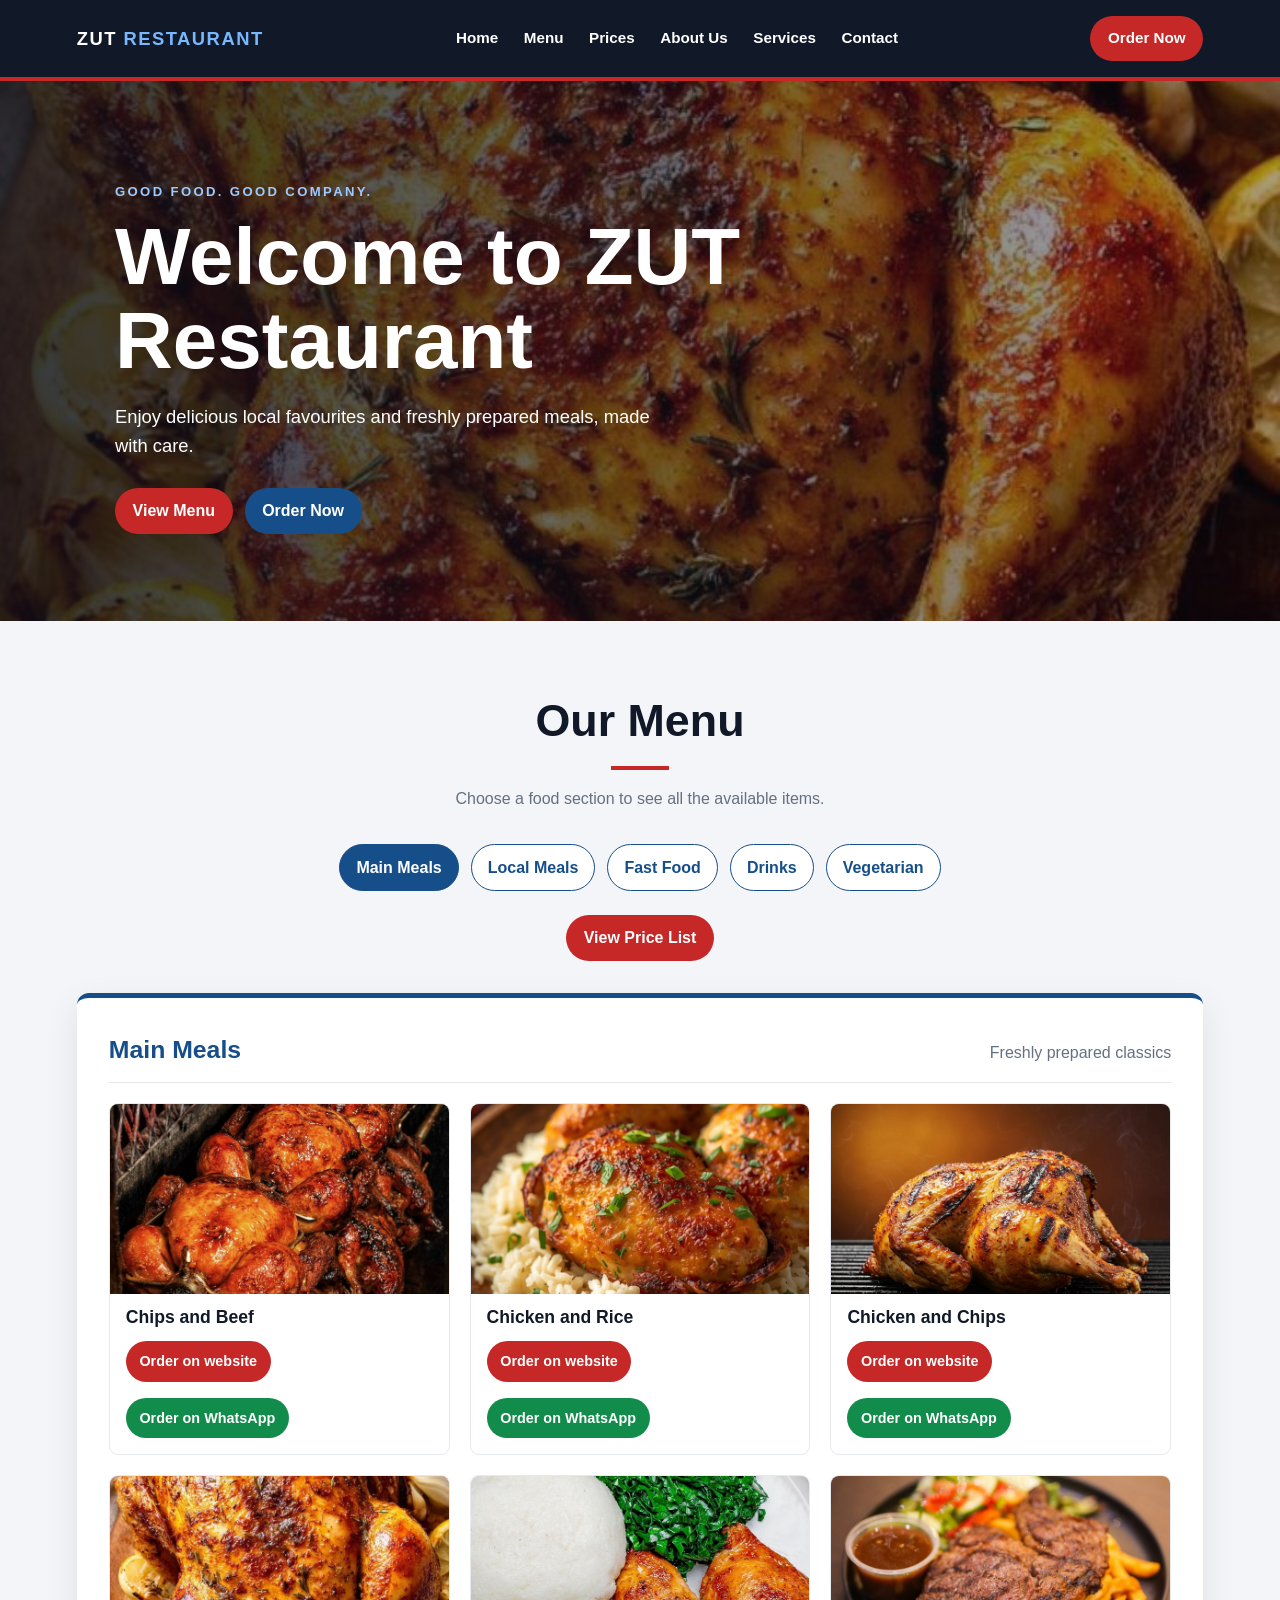
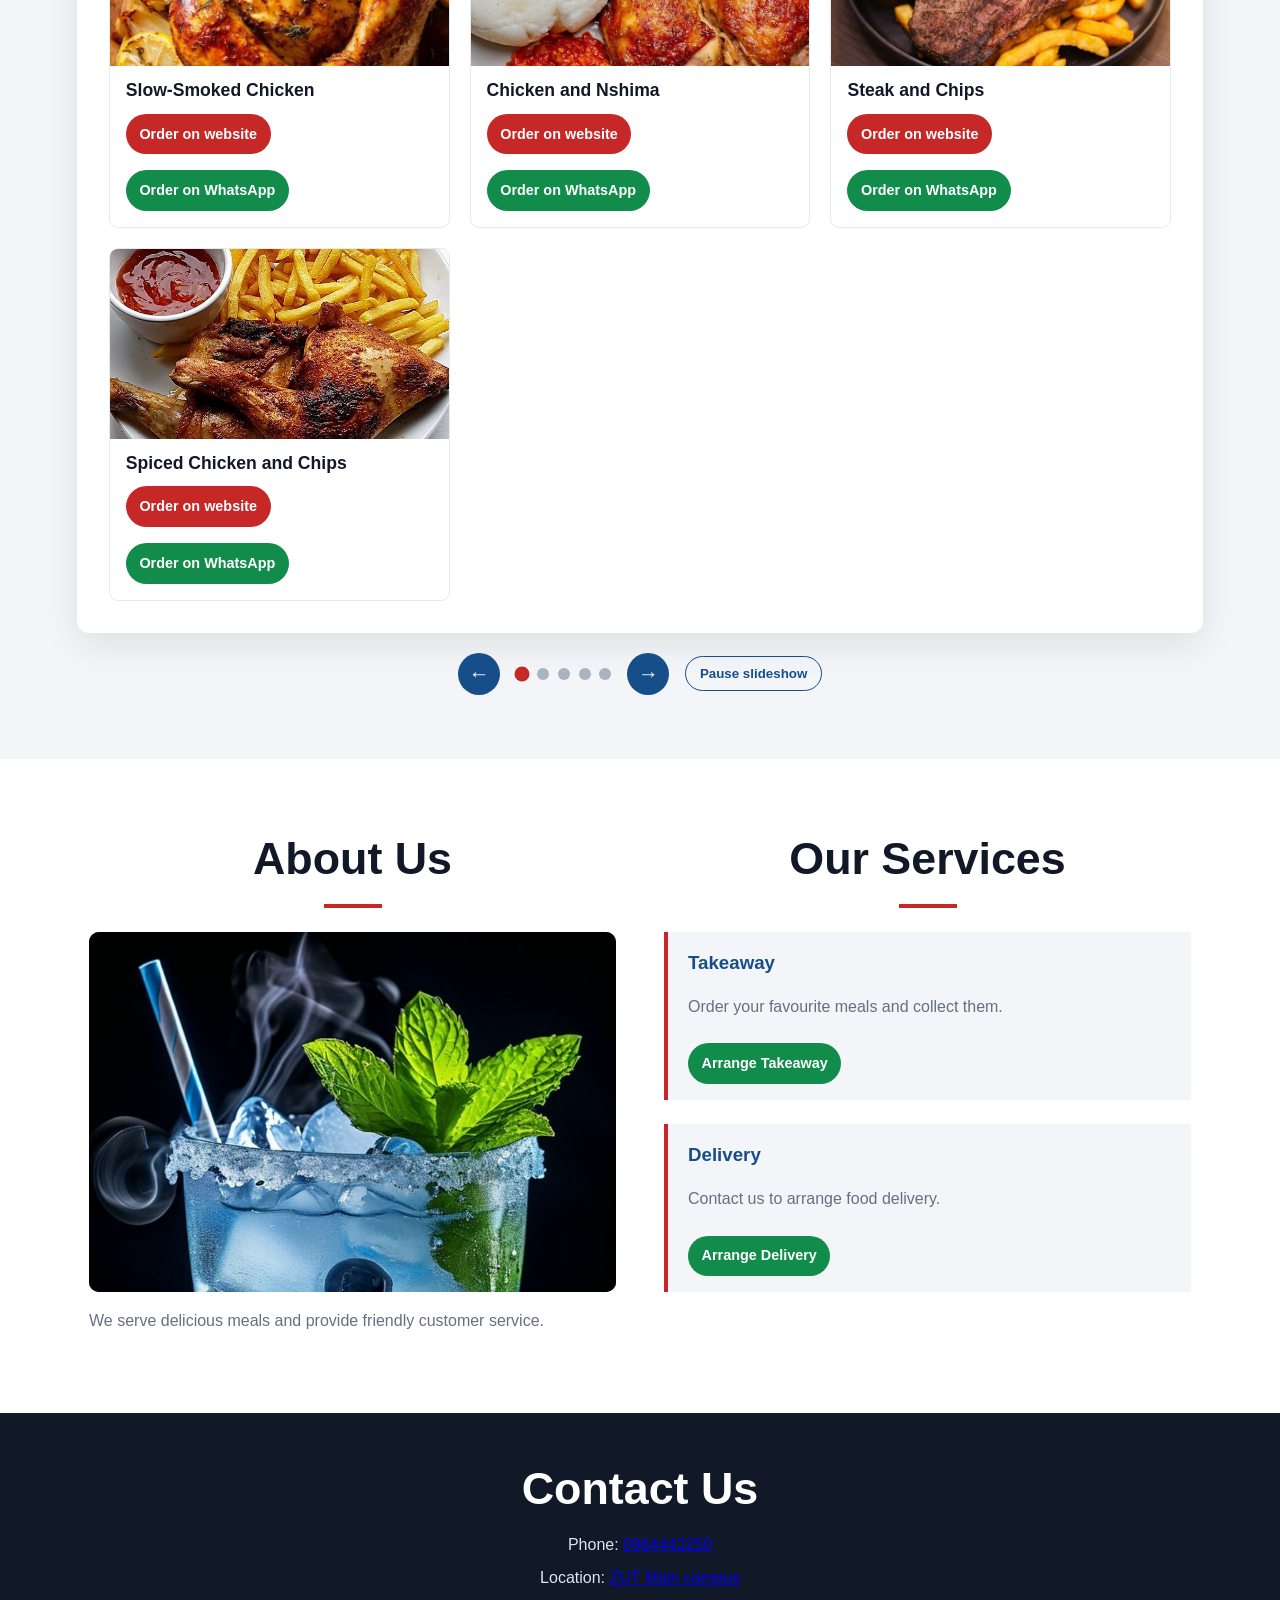
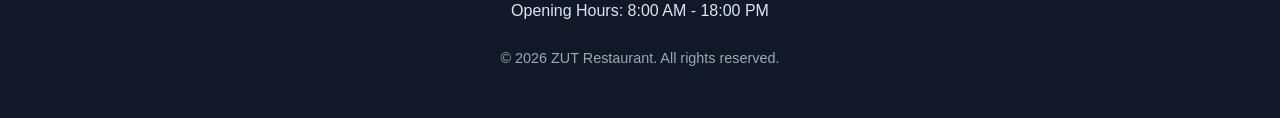
==== commit 864ccdd6: "Connect website ordering to WhatsApp Route menu and price-list actions to the order form, prefill se" ====
--- a/index.html
+++ b/index.html
@@ -25,7 +25,7 @@
         </nav>
 
         <nav class="header-order">
-            <a href="#menu">Order Now</a>
+            <a href="order.php">Order Now</a>
         </nav>
     </header>
 
@@ -49,7 +49,7 @@
 
                 <nav class="hero-buttons" aria-label="Restaurant actions">
                     <a href="#menu" class="button">View Menu</a>
-                    <a href="#menu" class="button">Order Now</a>
+                    <a href="order.php" class="button">Order Now</a>
                 </nav>
             </section>
 
--- a/style.css
+++ b/style.css
@@ -288,7 +288,8 @@
     font-weight: 700;
 }
 
-.whatsapp-order-link {
+.whatsapp-order-link,
+.website-order-link {
     display: inline-block;
     padding: .55rem .85rem;
     border-radius: 999px;
@@ -300,13 +301,24 @@
     text-decoration: none;
 }
 
+.website-order-link {
+    background: var(--red);
+}
+
 .whatsapp-order-link:hover,
 .whatsapp-order-link:focus-visible {
     color: var(--paper);
     background: #0c703a;
 }
 
-.menu-item .whatsapp-order-link {
+.website-order-link:hover,
+.website-order-link:focus-visible {
+    color: var(--paper);
+    background: #a82323;
+}
+
+.menu-item .whatsapp-order-link,
+.menu-item .website-order-link {
     margin: 0 1rem 1rem;
 }
 
@@ -391,7 +403,8 @@
     width: auto;
 }
 
-.price-category .whatsapp-order-link {
+.price-category .whatsapp-order-link,
+.price-category .website-order-link {
     margin: .25rem;
     white-space: normal;
 }
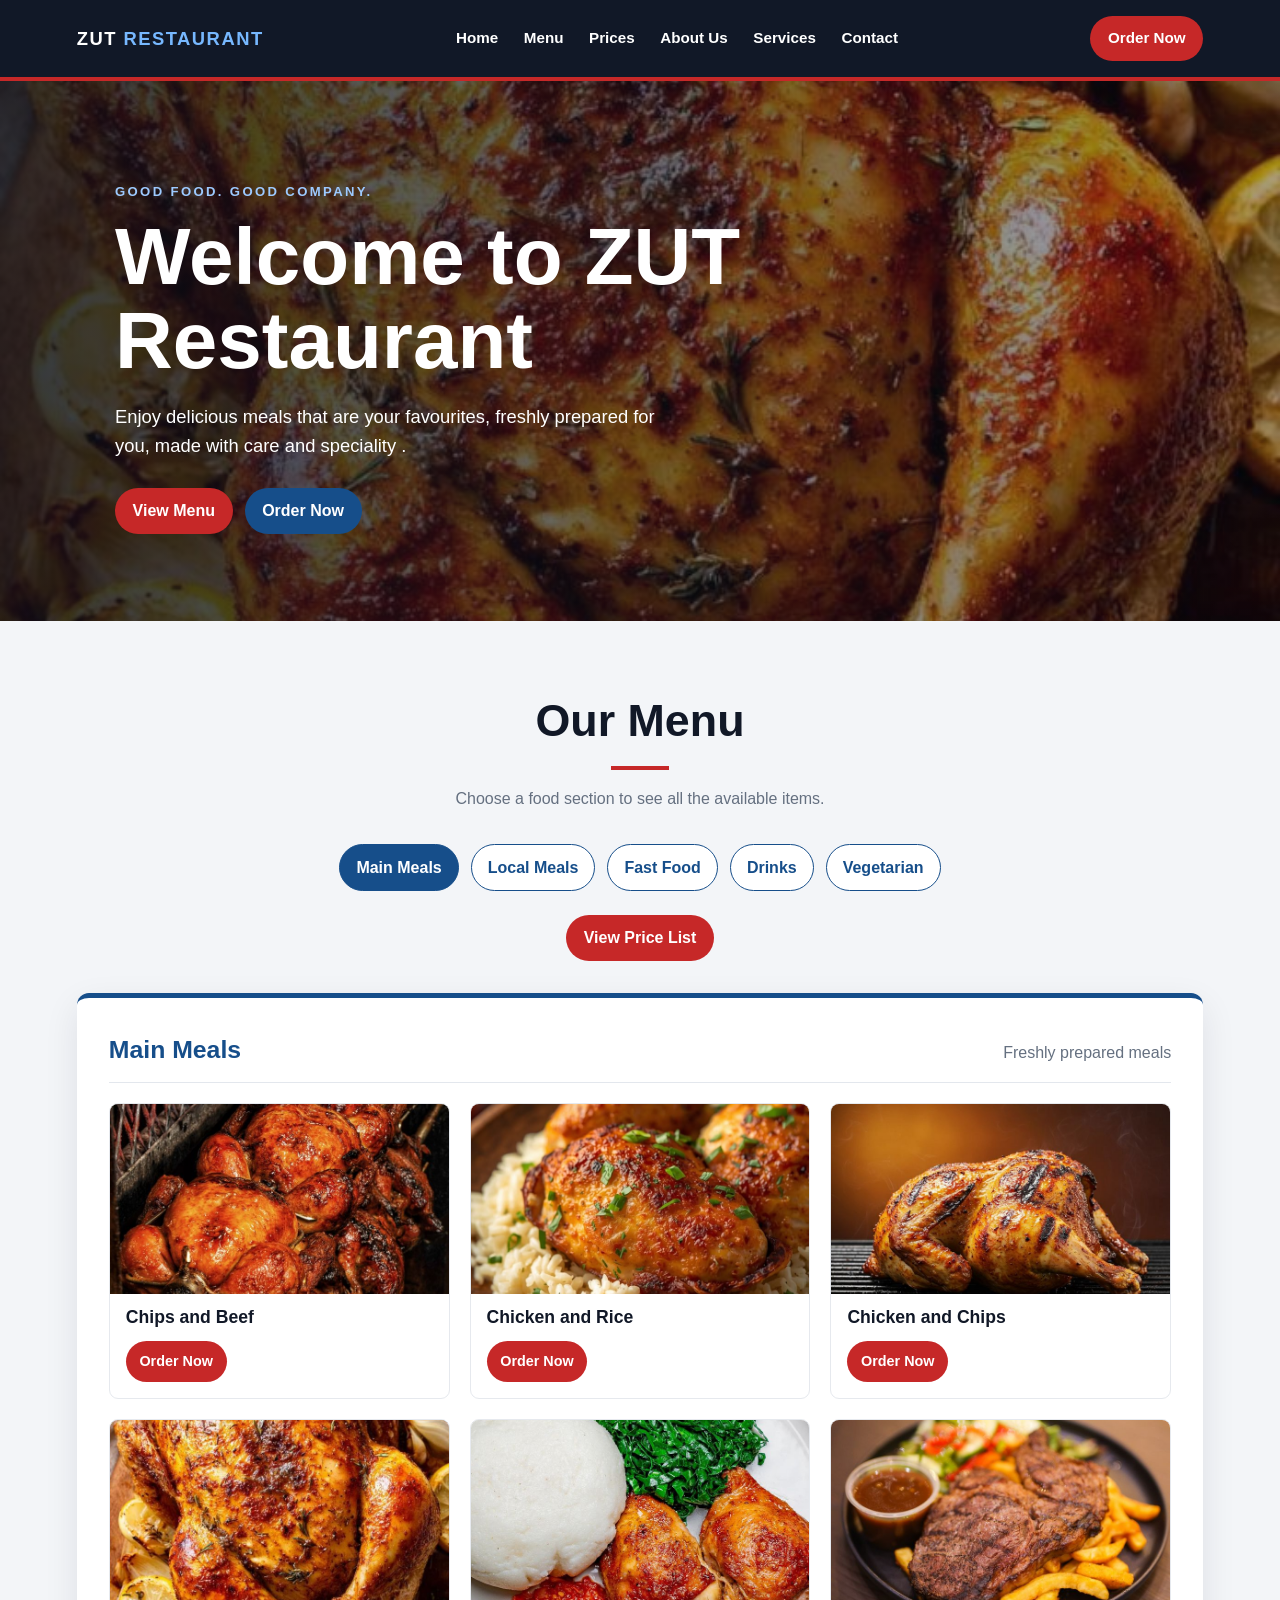
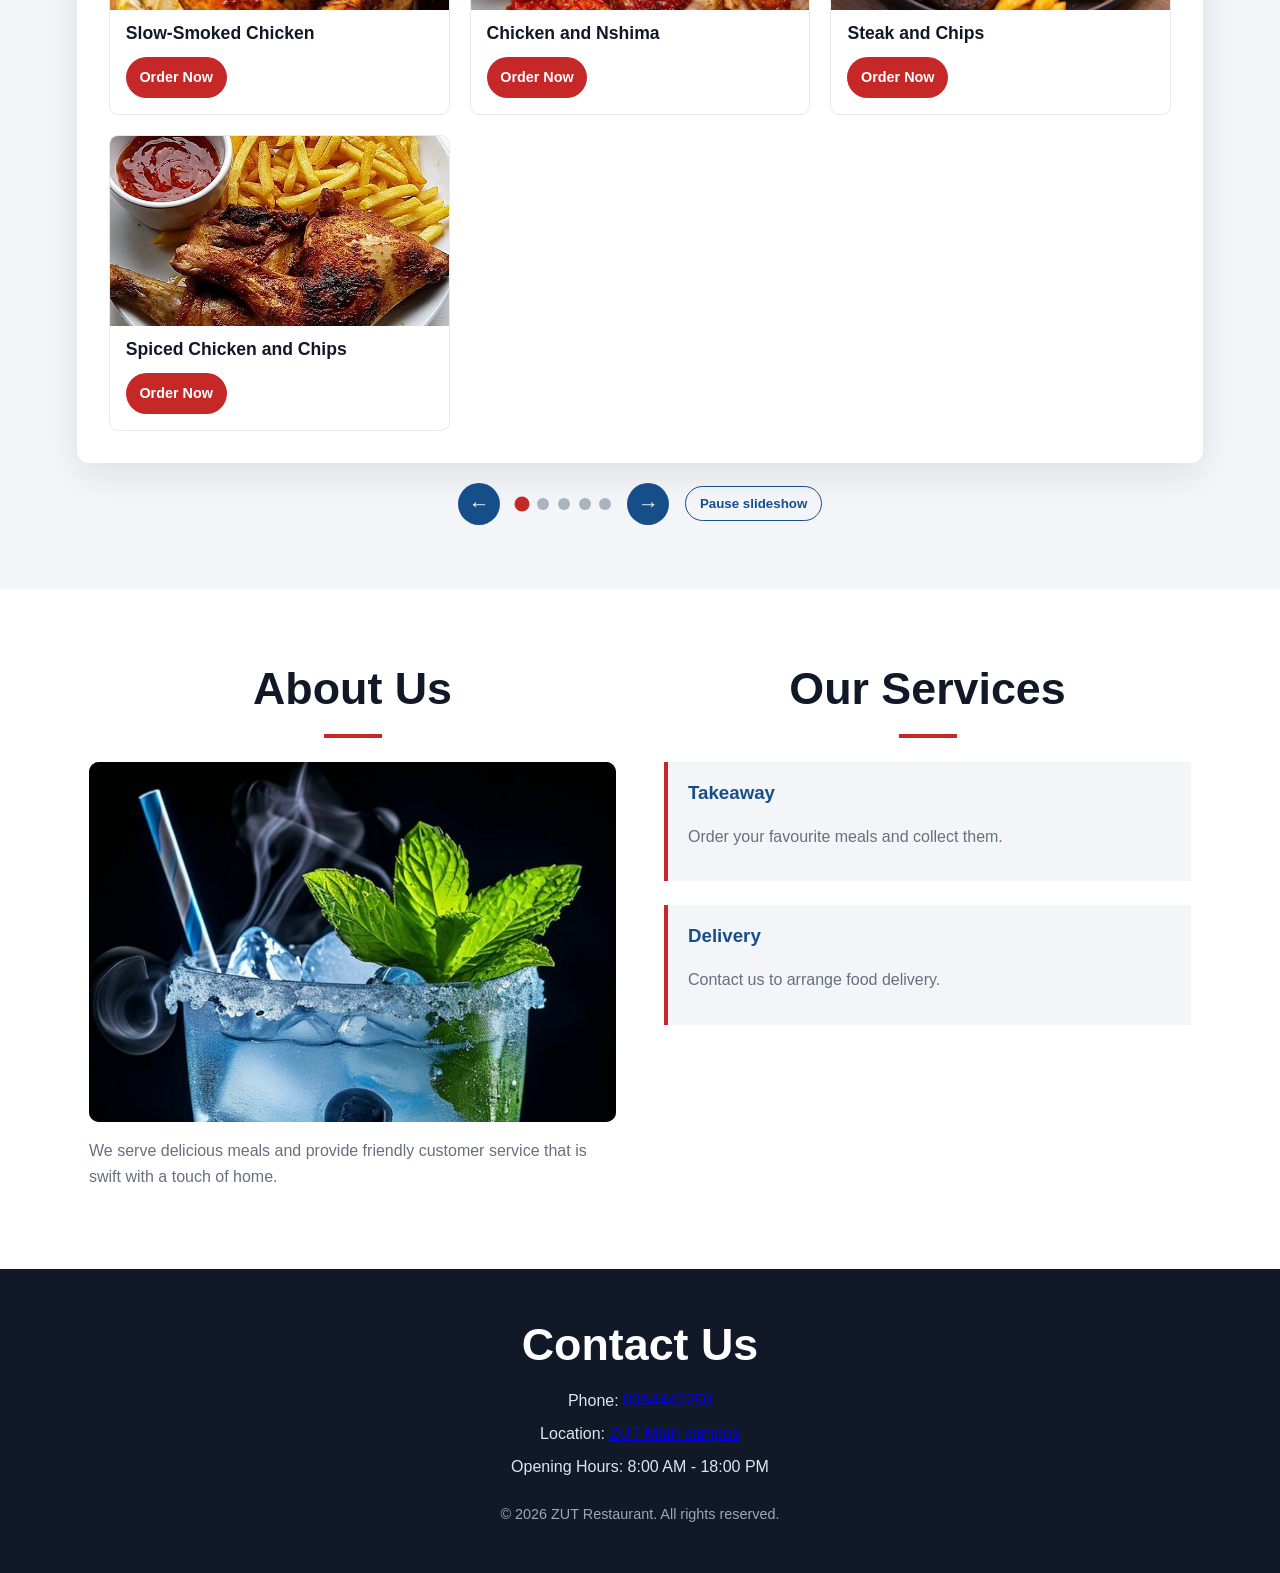
==== commit 75775c29: "i re edited some paragraphs check them out" ====
--- a/index.html
+++ b/index.html
@@ -25,7 +25,7 @@
         </nav>
 
         <nav class="header-order">
-            <a href="order.php">Order Now</a>
+            <a href="order.html">Order Now</a>
         </nav>
     </header>
 
@@ -45,11 +45,11 @@
             <section class="hero-content">
                 <p class="eyebrow">GOOD FOOD. GOOD COMPANY.</p>
                 <h1>Welcome to ZUT Restaurant</h1>
-                <p>Enjoy delicious local favourites and freshly prepared meals, made with care.</p>
+                <p>Enjoy delicious meals that are your favourites, freshly prepared for you, made with care and speciality .</p>
 
                 <nav class="hero-buttons" aria-label="Restaurant actions">
                     <a href="#menu" class="button">View Menu</a>
-                    <a href="order.php" class="button">Order Now</a>
+                    <a href="order.html" class="button">Order Now</a>
                 </nav>
             </section>
 
@@ -76,7 +76,7 @@
                 <section class="menu-slide" aria-label="Main meals">
                     <div class="slide-heading">
                     <h3>Main Meals</h3>
-                    <p>Freshly prepared classics</p>
+                    <p>Freshly prepared meals </p>
                     </div>
 
                     <article class="menu-item">
@@ -142,7 +142,7 @@
                 <section class="menu-slide" aria-label="Local meals" hidden>
                     <div class="slide-heading">
                     <h3>Local Meals</h3>
-                    <p>A taste of home</p>
+                    <p>A taste of home specially done to leave you craving for more</p>
                     </div>
 
                     <article class="menu-item">
@@ -150,7 +150,7 @@
                             <img src="image/local%20food/Chikanda%20%20%20%20%20_%20%20%20%20TOP%2010%20Traditional%20Zambian%20Foods%20you%20MUST%20try%20%20%20%20_%20%20%20Zambia.jpg"
                                  alt="Chikanda">
                         </a>
-                        <h4>Chikanda</h4>
+                        <h4>Chikanda(African polony)</h4>
                     </article>
 
                     <article class="menu-item">
@@ -175,16 +175,16 @@
                 <!-- FAST FOOD -->
                 <section class="menu-slide" aria-label="Fast food" hidden>
                     <div class="slide-heading">
-                    <h3>Fast Food</h3>
-                    <p>Quick bites and favourites</p>
+                    <h3>Swift (fast) Foods</h3>
+                    <p>Quick bites of quality </p>
                     </div>
 
                     <article class="menu-item">
                         <a href="image/other%20categories/fast%20food/Sambusas.jpg">
                             <img src="image/other%20categories/fast%20food/Sambusas.jpg"
-                                 alt="Golden sambusas">
-                        </a>
-                        <h4>Sambusas</h4>
+                                 alt="Golden samusas">
+                        </a>
+                        <h4>Samusas</h4>
                     </article>
 
                     <article class="menu-item">
@@ -257,7 +257,7 @@
                             <img src="image/other%20categories/drinks/955607614698612137.jpg"
                                  alt="Chilled Coca-Cola in a glass bottle">
                         </a>
-                        <h4>Bottled Coca-Cola</h4>
+                        <h4> Coca-Cola</h4>
                     </article>
 
                     <article class="menu-item">
@@ -346,7 +346,7 @@
 
                 <p>
                     We serve delicious meals and provide
-                    friendly customer service.
+                    friendly customer service that is swift with a touch of home.
                 </p>
             </section>
 
--- a/style.css
+++ b/style.css
@@ -288,27 +288,16 @@
     font-weight: 700;
 }
 
-.whatsapp-order-link,
 .website-order-link {
     display: inline-block;
     padding: .55rem .85rem;
     border-radius: 999px;
     color: var(--paper);
-    background: #128c4a;
+    background: var(--red);
     font-size: .9rem;
     font-weight: 700;
     text-align: center;
     text-decoration: none;
-}
-
-.website-order-link {
-    background: var(--red);
-}
-
-.whatsapp-order-link:hover,
-.whatsapp-order-link:focus-visible {
-    color: var(--paper);
-    background: #0c703a;
 }
 
 .website-order-link:hover,
@@ -317,7 +306,6 @@
     background: #a82323;
 }
 
-.menu-item .whatsapp-order-link,
 .menu-item .website-order-link {
     margin: 0 1rem 1rem;
 }
@@ -403,7 +391,6 @@
     width: auto;
 }
 
-.price-category .whatsapp-order-link,
 .price-category .website-order-link {
     margin: .25rem;
     white-space: normal;
@@ -500,10 +487,6 @@
 .service-item h3 {
     margin: 0;
     color: var(--blue);
-}
-
-.service-item .whatsapp-order-link {
-    margin-top: .5rem;
 }
 
 .order-page {
@@ -586,6 +569,11 @@
     cursor: pointer;
 }
 
+.order-submit:disabled {
+    cursor: wait;
+    opacity: .7;
+}
+
 .order-notice {
     margin: 1rem 0;
     padding: 1rem 1.25rem;
